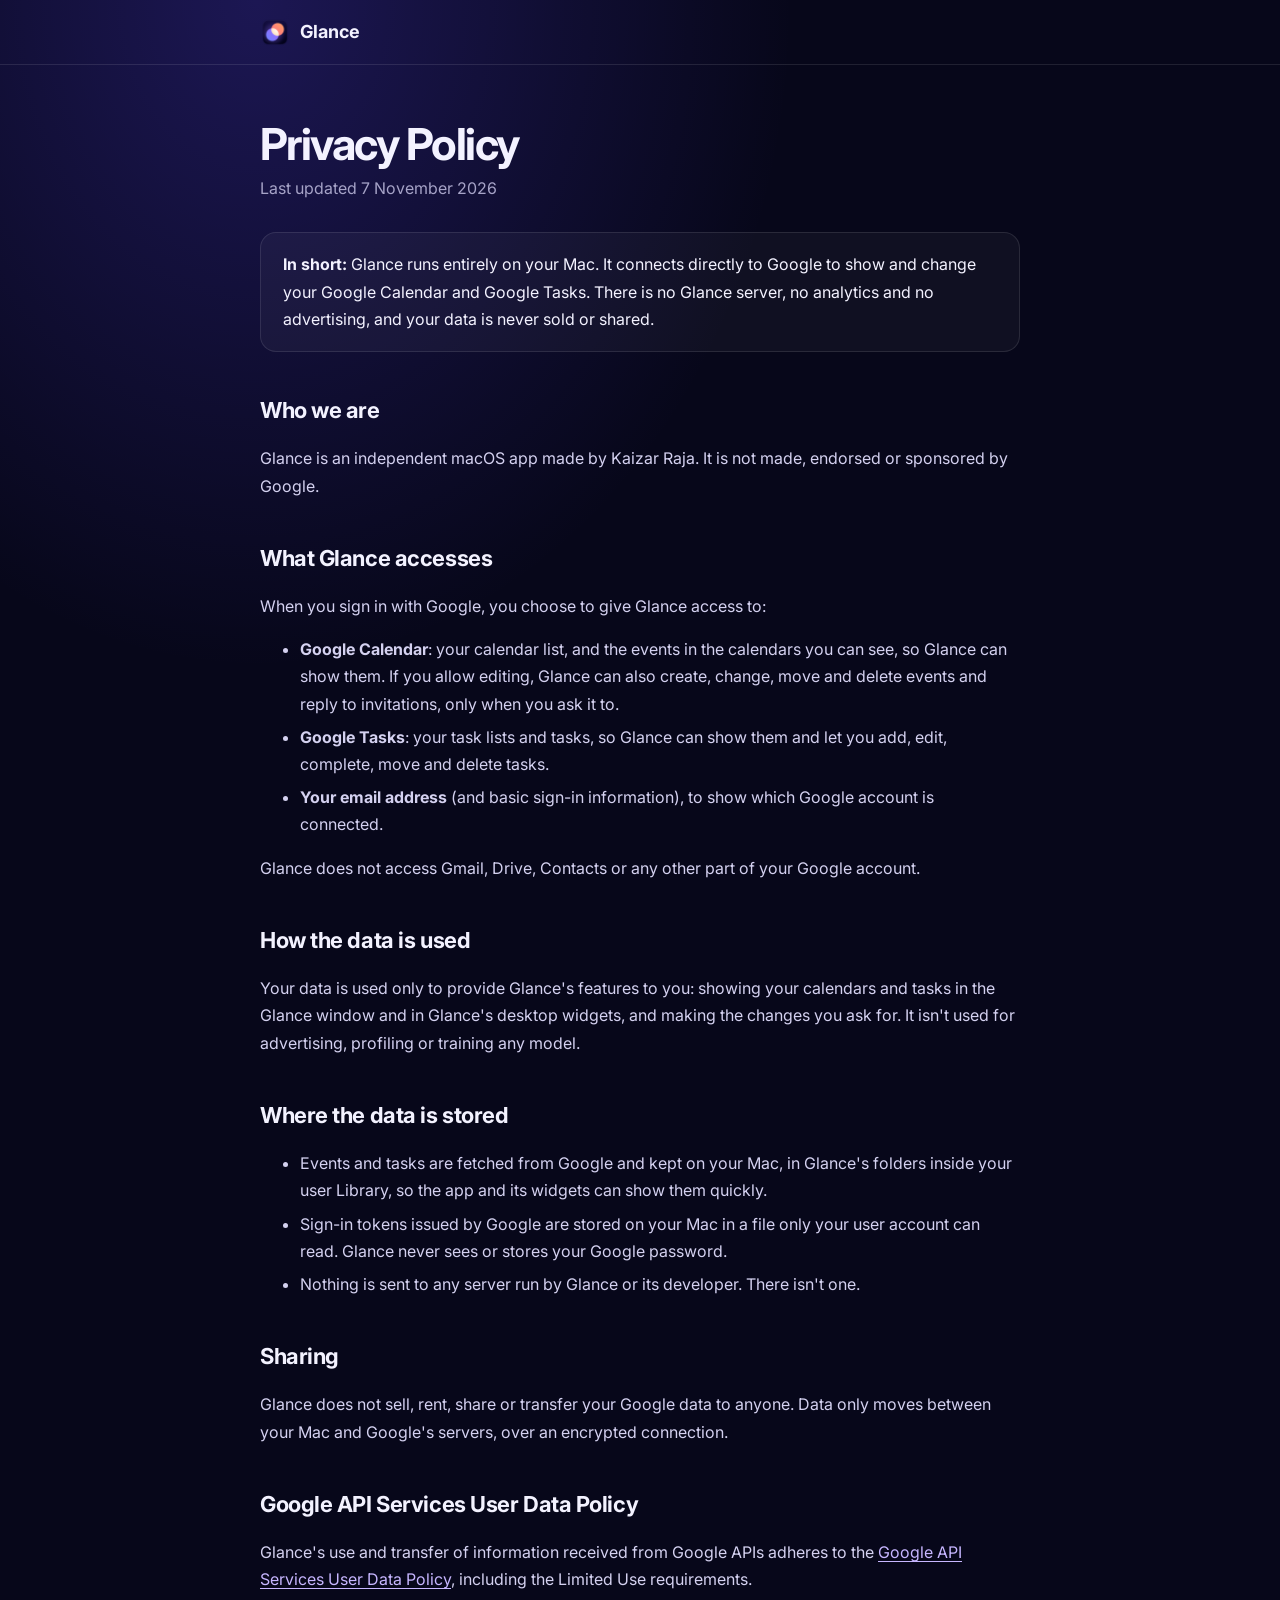
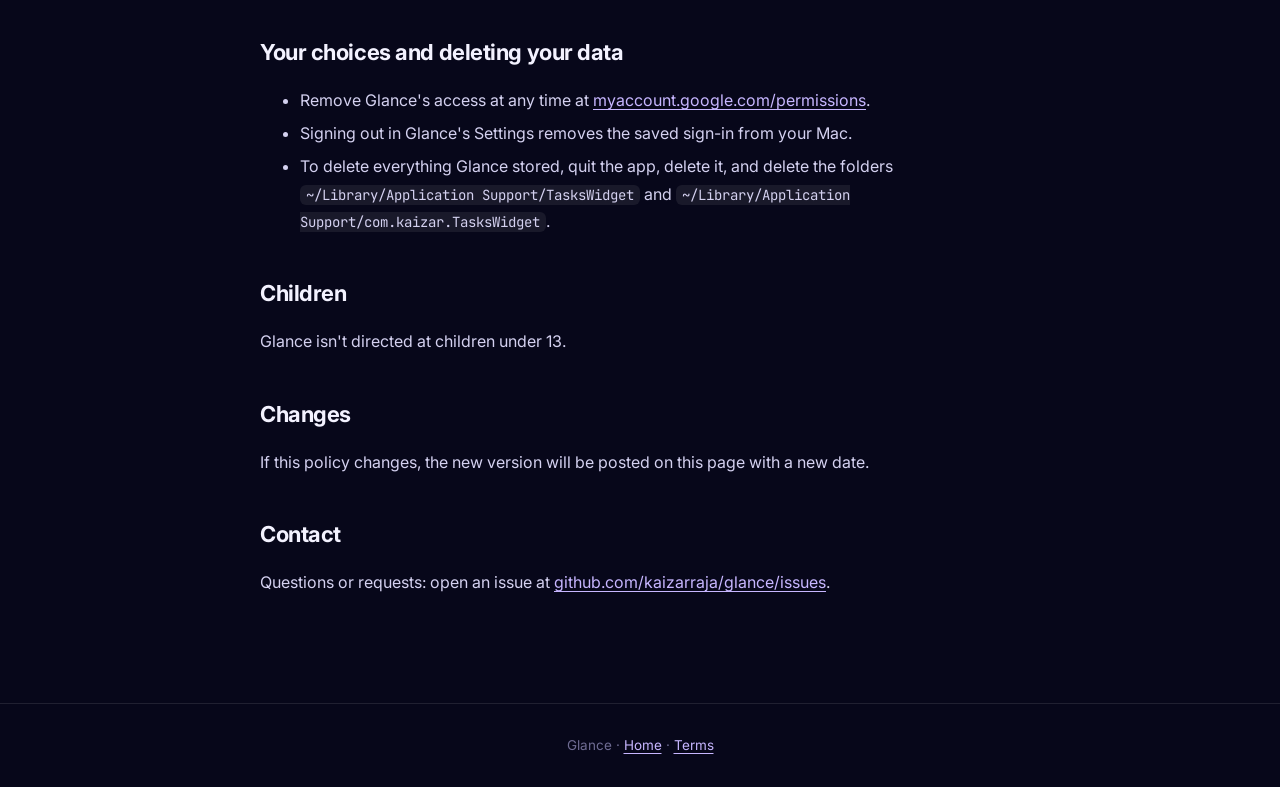
==== privacy.html @ 9920a79c "Glance website, installer and README" ====
<!doctype html>
<html lang="en"><head><meta charset="utf-8"><meta name="viewport" content="width=device-width, initial-scale=1">
<title>Privacy Policy · Glance</title><link rel="icon" href="assets/brand/favicon-64.png">
<link href="https://fonts.googleapis.com/css2?family=Inter:wght@400;600;700&family=JetBrains+Mono&display=swap" rel="stylesheet"><link rel="stylesheet" href="page.css"></head>
<body>
<header><div class="in"><a href="./"><img src="assets/brand/icon-256.png" alt="">Glance</a></div></header>
<main>
<h1>Privacy Policy</h1>
<div class="meta">Last updated 7 November 2026</div>
<div class="box"><b>In short:</b> Glance runs entirely on your Mac. It connects directly to Google to show and change your Google Calendar and Google Tasks. There is no Glance server, no analytics and no advertising, and your data is never sold or shared.</div>

<h2>Who we are</h2>
<p>Glance is an independent macOS app made by Kaizar Raja. It is not made, endorsed or sponsored by Google.</p>

<h2>What Glance accesses</h2>
<p>When you sign in with Google, you choose to give Glance access to:</p>
<ul>
<li><b>Google Calendar</b>: your calendar list, and the events in the calendars you can see, so Glance can show them. If you allow editing, Glance can also create, change, move and delete events and reply to invitations, only when you ask it to.</li>
<li><b>Google Tasks</b>: your task lists and tasks, so Glance can show them and let you add, edit, complete, move and delete tasks.</li>
<li><b>Your email address</b> (and basic sign-in information), to show which Google account is connected.</li>
</ul>
<p>Glance does not access Gmail, Drive, Contacts or any other part of your Google account.</p>

<h2>How the data is used</h2>
<p>Your data is used only to provide Glance's features to you: showing your calendars and tasks in the Glance window and in Glance's desktop widgets, and making the changes you ask for. It isn't used for advertising, profiling or training any model.</p>

<h2>Where the data is stored</h2>
<ul>
<li>Events and tasks are fetched from Google and kept on your Mac, in Glance's folders inside your user Library, so the app and its widgets can show them quickly.</li>
<li>Sign-in tokens issued by Google are stored on your Mac in a file only your user account can read. Glance never sees or stores your Google password.</li>
<li>Nothing is sent to any server run by Glance or its developer. There isn't one.</li>
</ul>

<h2>Sharing</h2>
<p>Glance does not sell, rent, share or transfer your Google data to anyone. Data only moves between your Mac and Google's servers, over an encrypted connection.</p>

<h2>Google API Services User Data Policy</h2>
<p>Glance's use and transfer of information received from Google APIs adheres to the <a href="https://developers.google.com/terms/api-services-user-data-policy" target="_blank" rel="noopener">Google API Services User Data Policy</a>, including the Limited Use requirements.</p>

<h2>Your choices and deleting your data</h2>
<ul>
<li>Remove Glance's access at any time at <a href="https://myaccount.google.com/permissions" target="_blank" rel="noopener">myaccount.google.com/permissions</a>.</li>
<li>Signing out in Glance's Settings removes the saved sign-in from your Mac.</li>
<li>To delete everything Glance stored, quit the app, delete it, and delete the folders <code>~/Library/Application Support/TasksWidget</code> and <code>~/Library/Application Support/com.kaizar.TasksWidget</code>.</li>
</ul>

<h2>Children</h2>
<p>Glance isn't directed at children under 13.</p>

<h2>Changes</h2>
<p>If this policy changes, the new version will be posted on this page with a new date.</p>

<h2>Contact</h2>
<p>Questions or requests: open an issue at <a href="https://github.com/kaizarraja/glance/issues">github.com/kaizarraja/glance/issues</a>.</p>
</main>
<footer>Glance · <a href="./">Home</a> · <a href="terms.html">Terms</a></footer>
</body></html>
---- page.css ----
:root { --bg:#07071a; --text:#f3f2ff; --muted:#a6a3c7; --line:rgba(255,255,255,.1); color-scheme: dark; }
* { box-sizing: border-box; }
body { margin:0; background: radial-gradient(60% 40% at 20% 0%, rgba(91,70,255,.25), transparent 70%), var(--bg); color: var(--text); font: 16px/1.7 Inter, -apple-system, sans-serif; -webkit-font-smoothing: antialiased; }
a { color:#c7b6ff; text-underline-offset: 3px; }
header { border-bottom:1px solid var(--line); }
header .in, main { width:min(760px, calc(100% - 32px)); margin:0 auto; }
header .in { display:flex; align-items:center; gap:10px; height:64px; font-weight:700; font-size:18px; }
header img { width:30px; height:30px; border-radius:8px; }
header a { color:inherit; text-decoration:none; display:flex; align-items:center; gap:10px; }
main { padding: 56px 0 90px; }
h1 { font-size: 44px; letter-spacing:-.035em; line-height:1.05; margin:0 0 8px; }
h2 { font-size: 22px; letter-spacing:-.02em; margin: 40px 0 8px; }
.meta { color: var(--muted); margin-bottom: 30px; }
p, li { color: #d4d1f0; }
li { margin: 6px 0; }
.box { border:1px solid var(--line); border-radius:16px; padding: 18px 22px; background: rgba(255,255,255,.04); }
code { font: 14px "JetBrains Mono", Menlo, monospace; background: rgba(255,255,255,.07); padding: 1px 6px; border-radius: 6px; }
footer { color:#6f6c93; font-size:13.5px; border-top:1px solid var(--line); padding: 30px 0; text-align:center; }
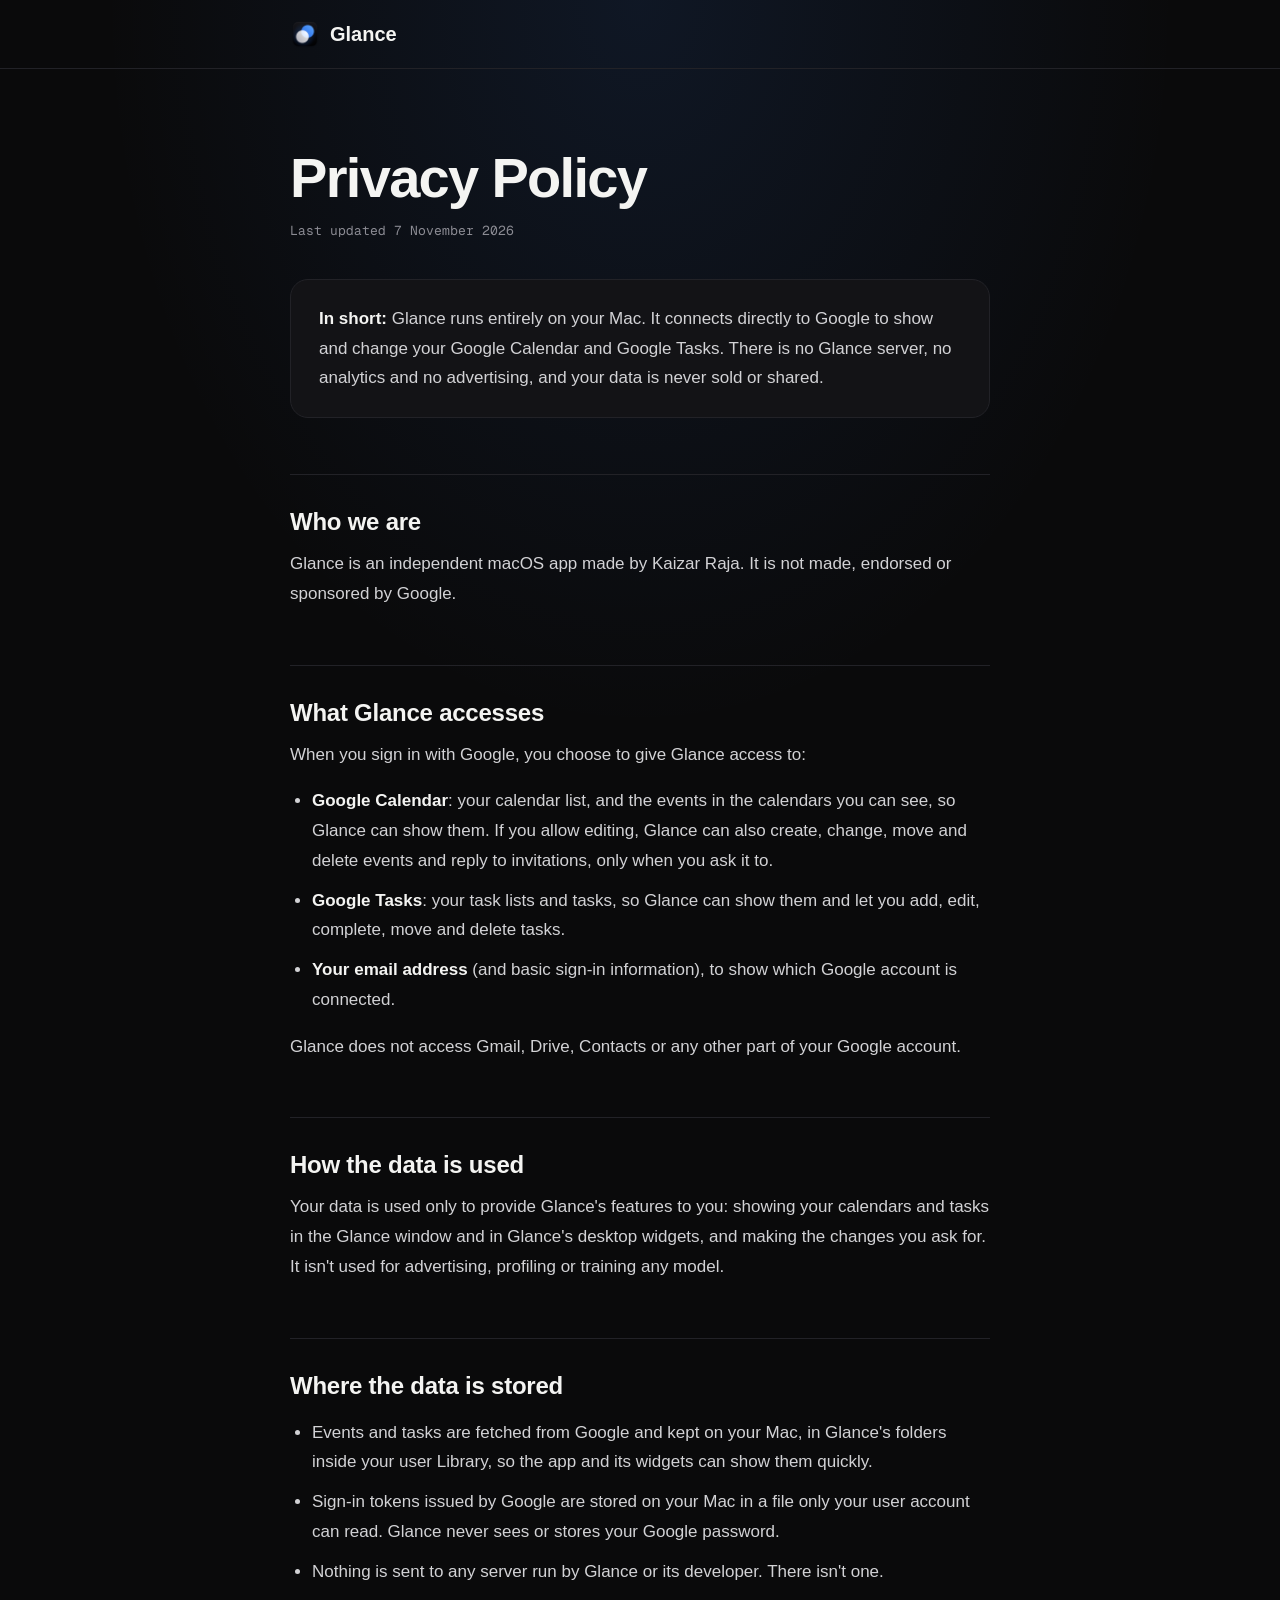
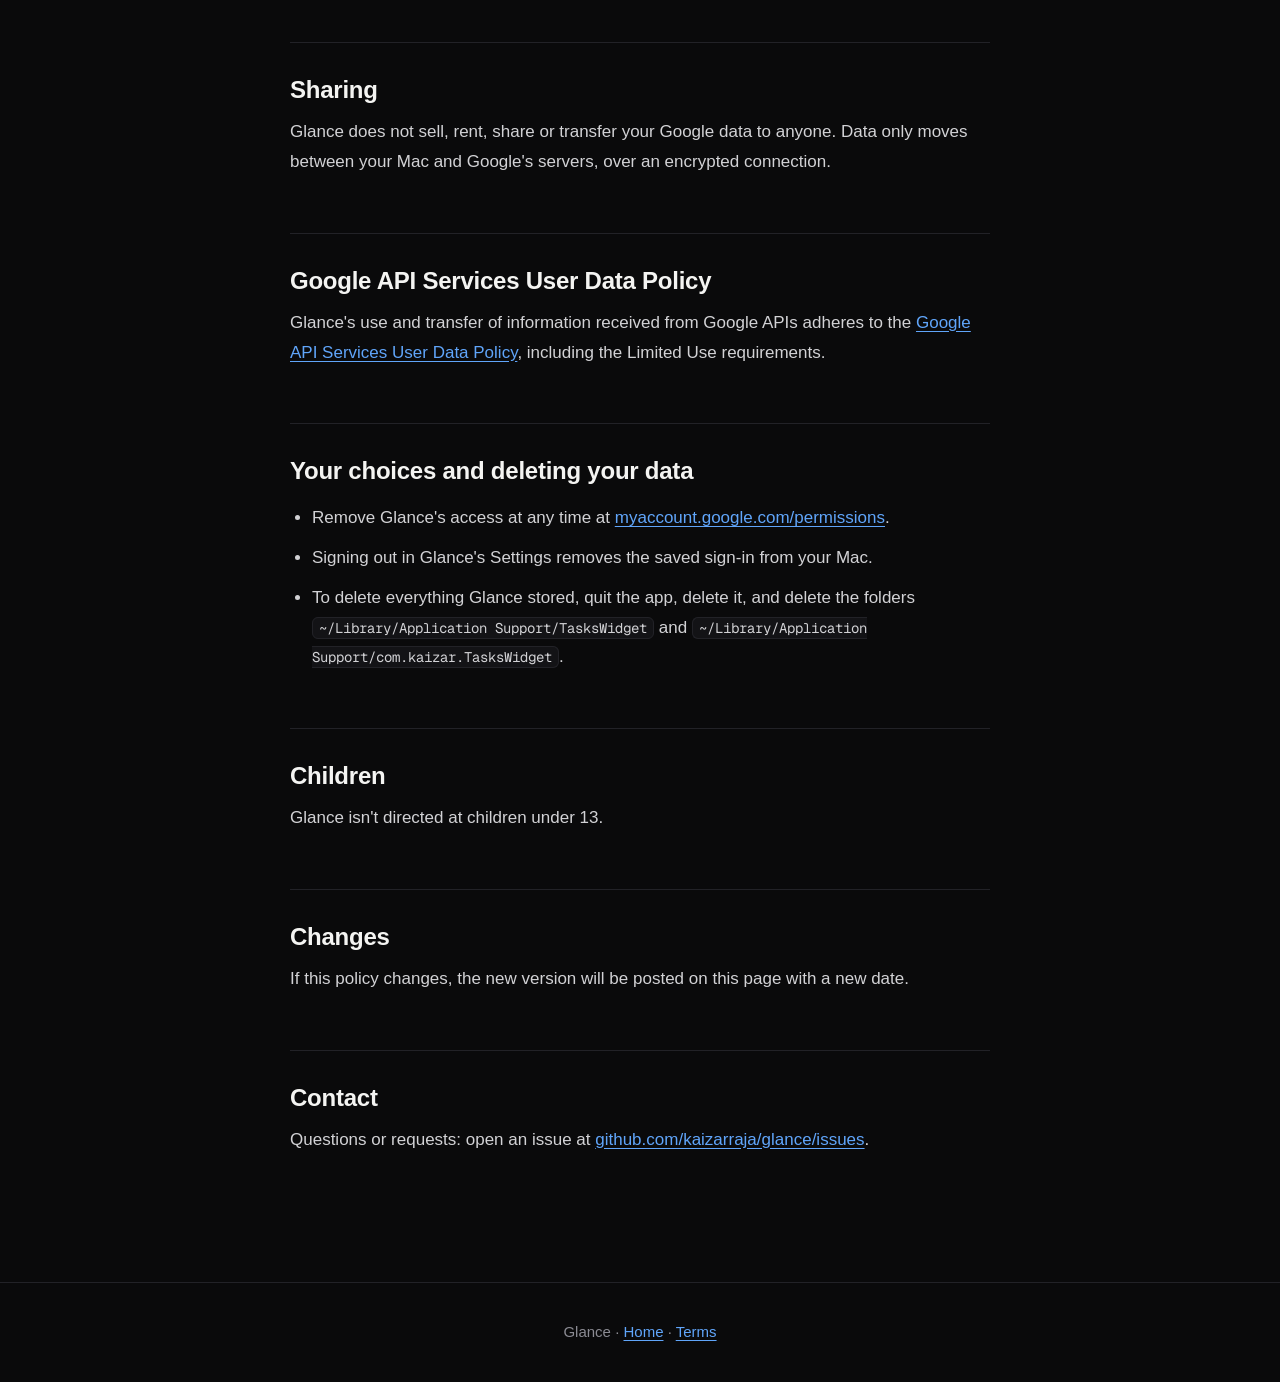
==== commit 4b70d030: "Glance website, installer and README" ====
--- a/privacy.html
+++ b/privacy.html
@@ -1,7 +1,7 @@
 <!doctype html>
 <html lang="en"><head><meta charset="utf-8"><meta name="viewport" content="width=device-width, initial-scale=1">
 <title>Privacy Policy · Glance</title><link rel="icon" href="assets/brand/favicon-64.png">
-<link href="https://fonts.googleapis.com/css2?family=Inter:wght@400;600;700&family=JetBrains+Mono&display=swap" rel="stylesheet"><link rel="stylesheet" href="page.css"></head>
+<link href="https://api.fontshare.com/v2/css?f[]=clash-display@600&f[]=satoshi@400,500,700&display=swap" rel="stylesheet"><link rel="stylesheet" href="page.css"></head>
 <body>
 <header><div class="in"><a href="./"><img src="assets/brand/icon-256.png" alt="">Glance</a></div></header>
 <main>
--- a/page.css
+++ b/page.css
@@ -1,18 +1,22 @@
-:root { --bg:#07071a; --text:#f3f2ff; --muted:#a6a3c7; --line:rgba(255,255,255,.1); color-scheme: dark; }
+@import url("https://fonts.googleapis.com/css2?family=Geist+Mono&display=swap");
+:root { --bg:#0a0a0b; --surface:#131316; --text:#f4f4f2; --muted:#b6b6bd; --dim:#8b8b93; --line:#222227; --blue:#60a5fa; color-scheme: dark; }
 * { box-sizing: border-box; }
-body { margin:0; background: radial-gradient(60% 40% at 20% 0%, rgba(91,70,255,.25), transparent 70%), var(--bg); color: var(--text); font: 16px/1.7 Inter, -apple-system, sans-serif; -webkit-font-smoothing: antialiased; }
-a { color:#c7b6ff; text-underline-offset: 3px; }
+body { margin:0; background: radial-gradient(60% 35% at 50% 0%, rgba(59,130,246,.11), transparent 70%), var(--bg); color: var(--text); font: 17px/1.75 Satoshi, -apple-system, sans-serif; -webkit-font-smoothing: antialiased; }
+a { color: var(--blue); text-underline-offset: 3px; }
 header { border-bottom:1px solid var(--line); }
-header .in, main { width:min(760px, calc(100% - 32px)); margin:0 auto; }
-header .in { display:flex; align-items:center; gap:10px; height:64px; font-weight:700; font-size:18px; }
+header .in, main { width:min(700px, calc(100% - 40px)); margin:0 auto; }
+header .in { display:flex; align-items:center; gap:10px; height:68px; }
 header img { width:30px; height:30px; border-radius:8px; }
-header a { color:inherit; text-decoration:none; display:flex; align-items:center; gap:10px; }
-main { padding: 56px 0 90px; }
-h1 { font-size: 44px; letter-spacing:-.035em; line-height:1.05; margin:0 0 8px; }
-h2 { font-size: 22px; letter-spacing:-.02em; margin: 40px 0 8px; }
-.meta { color: var(--muted); margin-bottom: 30px; }
-p, li { color: #d4d1f0; }
-li { margin: 6px 0; }
-.box { border:1px solid var(--line); border-radius:16px; padding: 18px 22px; background: rgba(255,255,255,.04); }
-code { font: 14px "JetBrains Mono", Menlo, monospace; background: rgba(255,255,255,.07); padding: 1px 6px; border-radius: 6px; }
-footer { color:#6f6c93; font-size:13.5px; border-top:1px solid var(--line); padding: 30px 0; text-align:center; }
+header a { color:inherit; text-decoration:none; display:flex; align-items:center; gap:10px; font: 600 20px "Clash Display", sans-serif; }
+main { padding: 80px 0 112px; }
+h1 { font: 600 clamp(38px, 7vw, 56px)/1.05 "Clash Display", sans-serif; letter-spacing:-.03em; margin:0 0 14px; }
+h2 { font: 600 24px/1.25 "Clash Display", sans-serif; letter-spacing:-.01em; margin: 56px 0 12px; padding-top: 32px; border-top: 1px solid var(--line); }
+.meta { color: var(--dim); font: 13px "Geist Mono", monospace; margin-bottom: 40px; }
+p, li { color: #d2d2d5; }
+p { margin: 0 0 16px; }
+ul { padding-left: 22px; }
+li { margin: 10px 0; }
+b { color: var(--text); }
+.box { border:1px solid var(--line); border-radius:18px; padding: 24px 28px; background: var(--surface); color: #d2d2d5; }
+code { font: 14px "Geist Mono", Menlo, monospace; background: var(--surface); border: 1px solid var(--line); padding: 1px 6px; border-radius: 6px; word-break: break-word; }
+footer { color: var(--dim); font-size:15px; border-top:1px solid var(--line); padding: 36px 20px; text-align:center; }
